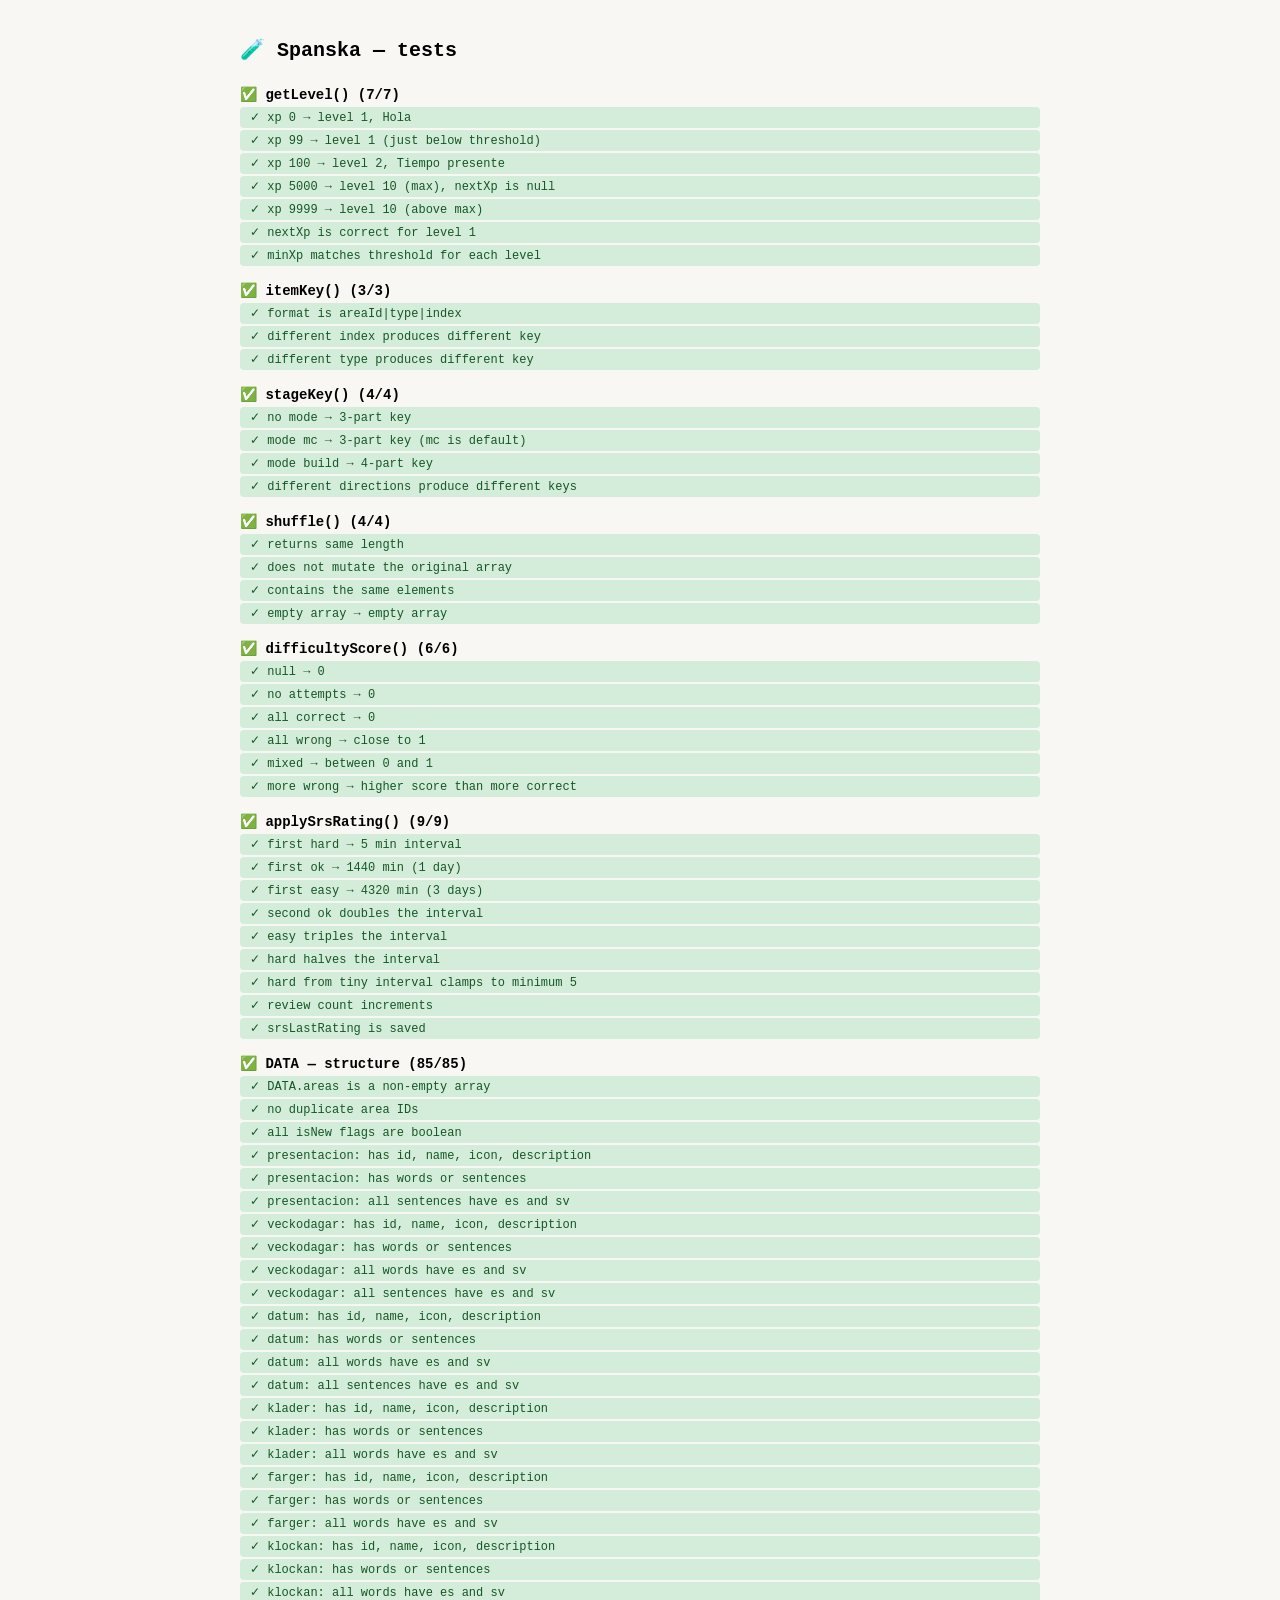
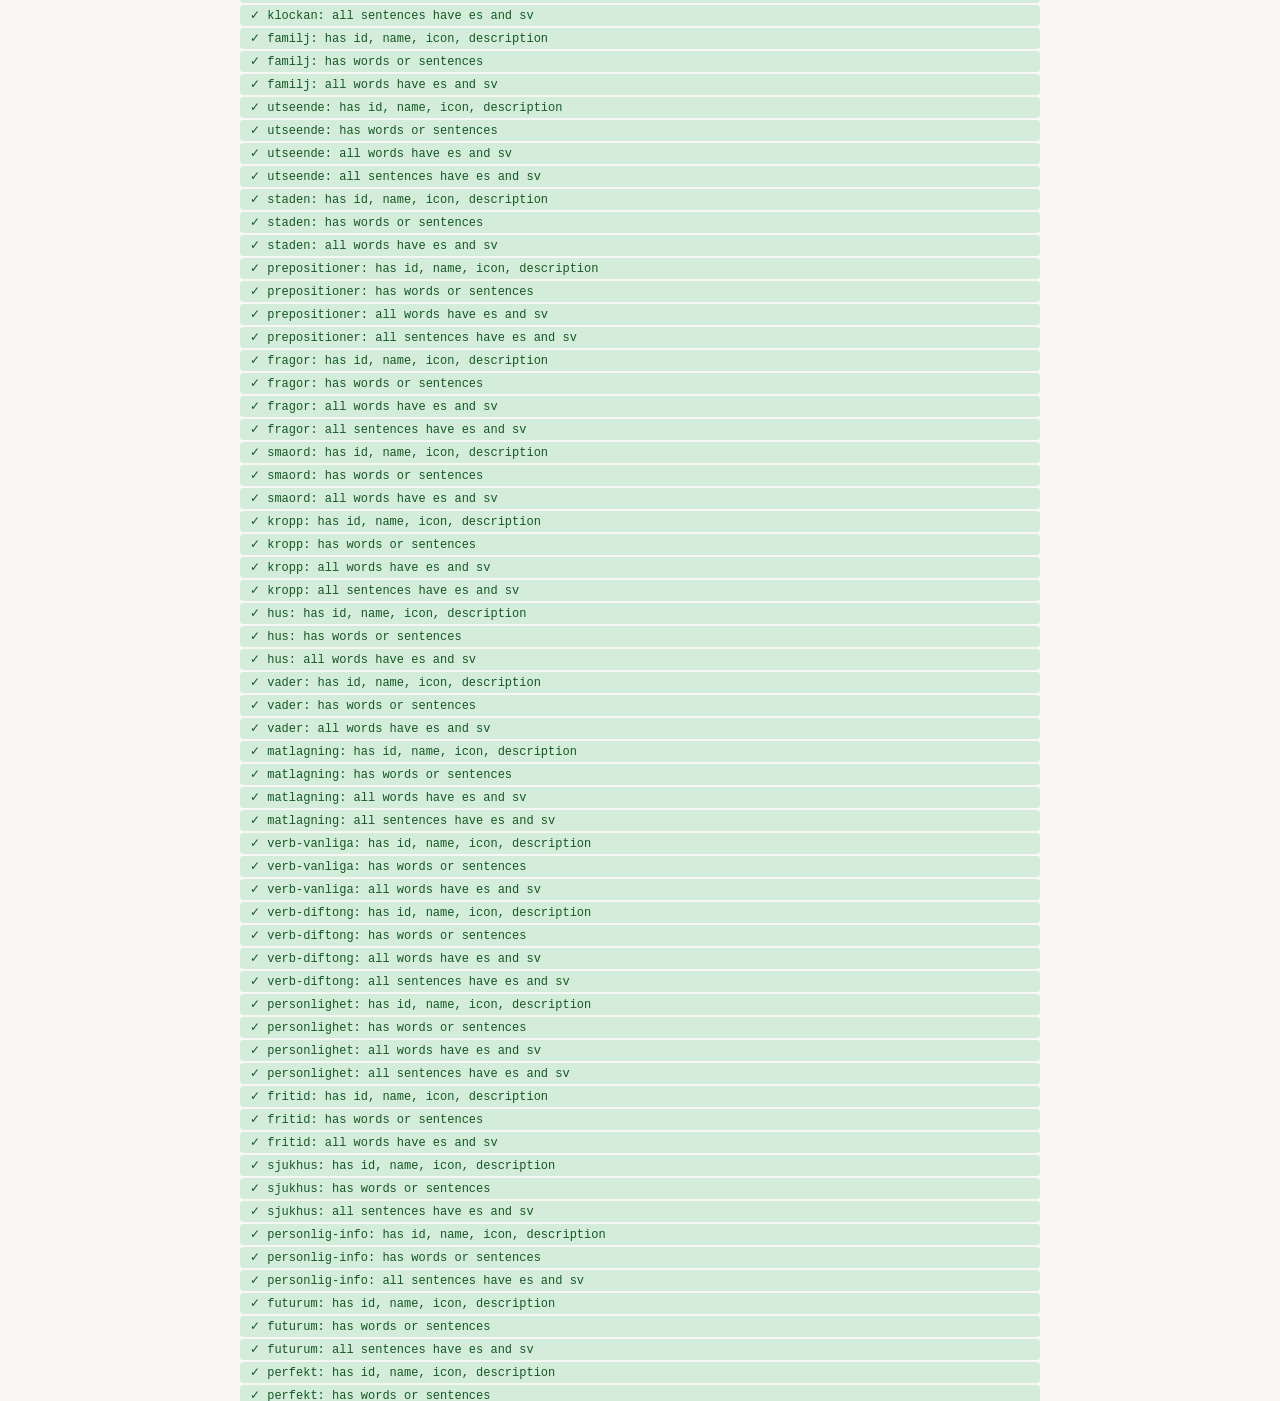
==== tests.html @ 0dec7eb9 "add browser-based test suite for pure functions Co-Authored-By: Claude Sonnet 4.6 <noreply@anthropic" ====
<!DOCTYPE html>
<html lang="en">
<head>
  <meta charset="UTF-8">
  <title>Spanska — tests</title>
  <style>
    body { font-family: monospace; padding: 24px; background: #f8f7f4; max-width: 800px; margin: 0 auto; }
    h1 { font-size: 20px; margin-bottom: 24px; }
    .suite { margin: 16px 0; }
    .suite-name { font-weight: bold; font-size: 14px; margin-bottom: 4px; }
    .test { padding: 3px 10px; margin: 2px 0; border-radius: 4px; font-size: 12px; }
    .pass { background: #d4edda; color: #155724; }
    .fail { background: #f8d7da; color: #721c24; }
    .summary { margin-top: 32px; font-size: 15px; font-weight: bold; padding: 12px 16px; border-radius: 6px; }
    .pass-summary { background: #d4edda; color: #155724; }
    .fail-summary { background: #f8d7da; color: #721c24; }
  </style>
</head>
<body>
  <h1>🧪 Spanska — tests</h1>
  <div id="results"></div>

  <script src="data.js"></script>
  <script>
    // ---- Inline copies of pure functions from app.js ----

    const LEVELS = [
      { xp: 0,    name: "Hola" },
      { xp: 100,  name: "Tiempo presente" },
      { xp: 250,  name: "Tiempo pasado" },
      { xp: 500,  name: "Tiempo futuro" },
      { xp: 850,  name: "Conversador" },
      { xp: 1300, name: "Viajero" },
      { xp: 1900, name: "Estudiante" },
      { xp: 2700, name: "Experto" },
      { xp: 3700, name: "Maestro" },
      { xp: 5000, name: "¡Olé!" }
    ];

    function getLevel(xp) {
      let i = 0;
      for (let k = LEVELS.length - 1; k >= 0; k--) {
        if (xp >= LEVELS[k].xp) { i = k; break; }
      }
      return {
        level: i + 1,
        name: LEVELS[i].name,
        minXp: LEVELS[i].xp,
        nextXp: LEVELS[i + 1] ? LEVELS[i + 1].xp : null,
        nextName: LEVELS[i + 1] ? LEVELS[i + 1].name : null
      };
    }

    function itemKey(areaId, type, index) { return `${areaId}|${type}|${index}`; }

    function stageKey(areaId, type, dir, mode) {
      if (!mode || mode === "mc") return `${areaId}|${type}|${dir}`;
      return `${areaId}|${type}|${dir}|${mode}`;
    }

    function shuffle(arr) {
      const a = arr.slice();
      for (let i = a.length - 1; i > 0; i--) {
        const j = Math.floor(Math.random() * (i + 1));
        [a[i], a[j]] = [a[j], a[i]];
      }
      return a;
    }

    function difficultyScore(stats) {
      if (!stats) return 0;
      const wrong = stats.wrong || 0;
      const correct = stats.correct || 0;
      if (wrong + correct === 0) return 0;
      return wrong / (wrong + correct + 1);
    }

    const SRS_FIRST = { hard: 5, ok: 1440, easy: 4320 };

    function applySrsRating(stats, rating) {
      const st = Object.assign({ correct: 0, wrong: 0 }, stats);
      const reviews = st.srsReviews || 0;
      const prevInterval = st.srsInterval || 0;
      let next;
      if (reviews === 0 || !prevInterval) {
        next = SRS_FIRST[rating];
      } else {
        if (rating === "hard") next = Math.max(5, Math.floor(prevInterval / 2));
        else if (rating === "ok") next = prevInterval * 2;
        else next = prevInterval * 3;
      }
      st.srsInterval = next;
      st.srsReviews = reviews + 1;
      st.srsLastRating = rating;
      return st;
    }

    // ---- Test runner ----
    let passes = 0, fails = 0;
    const suites = [];
    let currentSuite = null;

    function suite(name, fn) {
      currentSuite = { name, tests: [] };
      suites.push(currentSuite);
      fn();
    }

    function test(name, fn) {
      try {
        fn();
        currentSuite.tests.push({ name, pass: true });
        passes++;
      } catch (e) {
        currentSuite.tests.push({ name, pass: false, error: e.message });
        fails++;
      }
    }

    function assert(val, msg) {
      if (!val) throw new Error(msg || "Assertion failed");
    }

    function assertEqual(a, b, msg) {
      if (a !== b) throw new Error(msg || `Expected ${JSON.stringify(b)}, got ${JSON.stringify(a)}`);
    }

    // ---- Tests ----

    suite("getLevel()", () => {
      test("xp 0 → level 1, Hola", () => {
        const l = getLevel(0);
        assertEqual(l.level, 1);
        assertEqual(l.name, "Hola");
      });
      test("xp 99 → level 1 (just below threshold)", () => {
        assertEqual(getLevel(99).level, 1);
      });
      test("xp 100 → level 2, Tiempo presente", () => {
        const l = getLevel(100);
        assertEqual(l.level, 2);
        assertEqual(l.name, "Tiempo presente");
      });
      test("xp 5000 → level 10 (max), nextXp is null", () => {
        const l = getLevel(5000);
        assertEqual(l.level, 10);
        assertEqual(l.nextXp, null);
      });
      test("xp 9999 → level 10 (above max)", () => {
        assertEqual(getLevel(9999).level, 10);
      });
      test("nextXp is correct for level 1", () => {
        assertEqual(getLevel(0).nextXp, 100);
      });
      test("minXp matches threshold for each level", () => {
        assertEqual(getLevel(250).minXp, 250);
        assertEqual(getLevel(500).minXp, 500);
      });
    });

    suite("itemKey()", () => {
      test("format is areaId|type|index", () => {
        assertEqual(itemKey("fragor", "words", 0), "fragor|words|0");
      });
      test("different index produces different key", () => {
        assert(itemKey("fragor", "words", 0) !== itemKey("fragor", "words", 1));
      });
      test("different type produces different key", () => {
        assert(itemKey("vader", "words", 0) !== itemKey("vader", "sentences", 0));
      });
    });

    suite("stageKey()", () => {
      test("no mode → 3-part key", () => {
        assertEqual(stageKey("vader", "words", "es-sv"), "vader|words|es-sv");
      });
      test("mode mc → 3-part key (mc is default)", () => {
        assertEqual(stageKey("vader", "words", "es-sv", "mc"), "vader|words|es-sv");
      });
      test("mode build → 4-part key", () => {
        assertEqual(stageKey("vader", "sentences", "sv-es", "build"), "vader|sentences|sv-es|build");
      });
      test("different directions produce different keys", () => {
        assert(stageKey("vader", "words", "es-sv") !== stageKey("vader", "words", "sv-es"));
      });
    });

    suite("shuffle()", () => {
      test("returns same length", () => {
        assertEqual(shuffle([1, 2, 3, 4, 5]).length, 5);
      });
      test("does not mutate the original array", () => {
        const a = [1, 2, 3];
        shuffle(a);
        assertEqual(a.join(","), "1,2,3");
      });
      test("contains the same elements", () => {
        const a = [1, 2, 3, 4, 5];
        const s = shuffle(a);
        assert(a.every(x => s.includes(x)), "element missing after shuffle");
      });
      test("empty array → empty array", () => {
        assertEqual(shuffle([]).length, 0);
      });
    });

    suite("difficultyScore()", () => {
      test("null → 0", () => assertEqual(difficultyScore(null), 0));
      test("no attempts → 0", () => assertEqual(difficultyScore({ correct: 0, wrong: 0 }), 0));
      test("all correct → 0", () => assertEqual(difficultyScore({ correct: 10, wrong: 0 }), 0));
      test("all wrong → close to 1", () => {
        assert(difficultyScore({ correct: 0, wrong: 10 }) > 0.8);
      });
      test("mixed → between 0 and 1", () => {
        const s = difficultyScore({ correct: 3, wrong: 3 });
        assert(s > 0 && s < 1);
      });
      test("more wrong → higher score than more correct", () => {
        const hard = difficultyScore({ correct: 1, wrong: 9 });
        const easy = difficultyScore({ correct: 9, wrong: 1 });
        assert(hard > easy);
      });
    });

    suite("applySrsRating()", () => {
      test("first hard → 5 min interval", () => {
        assertEqual(applySrsRating({}, "hard").srsInterval, 5);
      });
      test("first ok → 1440 min (1 day)", () => {
        assertEqual(applySrsRating({}, "ok").srsInterval, 1440);
      });
      test("first easy → 4320 min (3 days)", () => {
        assertEqual(applySrsRating({}, "easy").srsInterval, 4320);
      });
      test("second ok doubles the interval", () => {
        const first = applySrsRating({}, "ok");         // 1440
        assertEqual(applySrsRating(first, "ok").srsInterval, 2880);
      });
      test("easy triples the interval", () => {
        const first = applySrsRating({}, "ok");         // 1440
        assertEqual(applySrsRating(first, "easy").srsInterval, 4320);
      });
      test("hard halves the interval", () => {
        const first = applySrsRating({}, "ok");         // 1440
        assertEqual(applySrsRating(first, "hard").srsInterval, 720);
      });
      test("hard from tiny interval clamps to minimum 5", () => {
        const first = applySrsRating({}, "hard");       // 5
        assertEqual(applySrsRating(first, "hard").srsInterval, 5);
      });
      test("review count increments", () => {
        const s1 = applySrsRating({}, "ok");
        assertEqual(s1.srsReviews, 1);
        assertEqual(applySrsRating(s1, "ok").srsReviews, 2);
      });
      test("srsLastRating is saved", () => {
        assertEqual(applySrsRating({}, "easy").srsLastRating, "easy");
      });
    });

    suite("DATA — structure", () => {
      test("DATA.areas is a non-empty array", () => {
        assert(Array.isArray(DATA.areas) && DATA.areas.length > 0);
      });
      test("no duplicate area IDs", () => {
        const ids = DATA.areas.map(a => a.id);
        const dupes = ids.filter((id, i) => ids.indexOf(id) !== i);
        assert(dupes.length === 0, `Duplicate IDs: ${dupes.join(", ")}`);
      });
      test("all isNew flags are boolean", () => {
        for (const area of DATA.areas) {
          if (area.isNew !== undefined) {
            assert(typeof area.isNew === "boolean", `${area.id}: isNew is not a boolean`);
          }
        }
      });

      for (const area of DATA.areas) {
        test(`${area.id}: has id, name, icon, description`, () => {
          assert(typeof area.id === "string" && area.id.length > 0, "missing id");
          assert(typeof area.name === "string" && area.name.length > 0, "missing name");
          assert(typeof area.icon === "string" && area.icon.length > 0, "missing icon");
          assert(typeof area.description === "string" && area.description.length > 0, "missing description");
        });
        test(`${area.id}: has words or sentences`, () => {
          const hasWords = Array.isArray(area.words) && area.words.length > 0;
          const hasSentences = Array.isArray(area.sentences) && area.sentences.length > 0;
          assert(hasWords || hasSentences, "neither words nor sentences");
        });
        if (area.words) {
          test(`${area.id}: all words have es and sv`, () => {
            for (const [i, w] of area.words.entries()) {
              assert(typeof w.es === "string" && w.es.length > 0, `word[${i}] missing es`);
              assert(typeof w.sv === "string" && w.sv.length > 0, `word[${i}] missing sv`);
            }
          });
        }
        if (area.sentences) {
          test(`${area.id}: all sentences have es and sv`, () => {
            for (const [i, s] of area.sentences.entries()) {
              assert(typeof s.es === "string" && s.es.length > 0, `sentence[${i}] missing es`);
              assert(typeof s.sv === "string" && s.sv.length > 0, `sentence[${i}] missing sv`);
            }
          });
        }
      }
    });

    // ---- Render results ----
    const root = document.getElementById("results");
    for (const s of suites) {
      const sPass = s.tests.filter(t => t.pass).length;
      const div = document.createElement("div");
      div.className = "suite";
      const title = document.createElement("div");
      title.className = "suite-name";
      title.textContent = `${sPass === s.tests.length ? "✅" : "❌"} ${s.name} (${sPass}/${s.tests.length})`;
      div.appendChild(title);
      for (const t of s.tests) {
        const row = document.createElement("div");
        row.className = "test " + (t.pass ? "pass" : "fail");
        row.textContent = (t.pass ? "✓ " : "✗ ") + t.name + (t.error ? " — " + t.error : "");
        div.appendChild(row);
      }
      root.appendChild(div);
    }

    const summary = document.createElement("div");
    summary.className = "summary " + (fails === 0 ? "pass-summary" : "fail-summary");
    summary.textContent = `${passes + fails} tests — ${passes} passed, ${fails} failed`;
    root.appendChild(summary);
  </script>
</body>
</html>
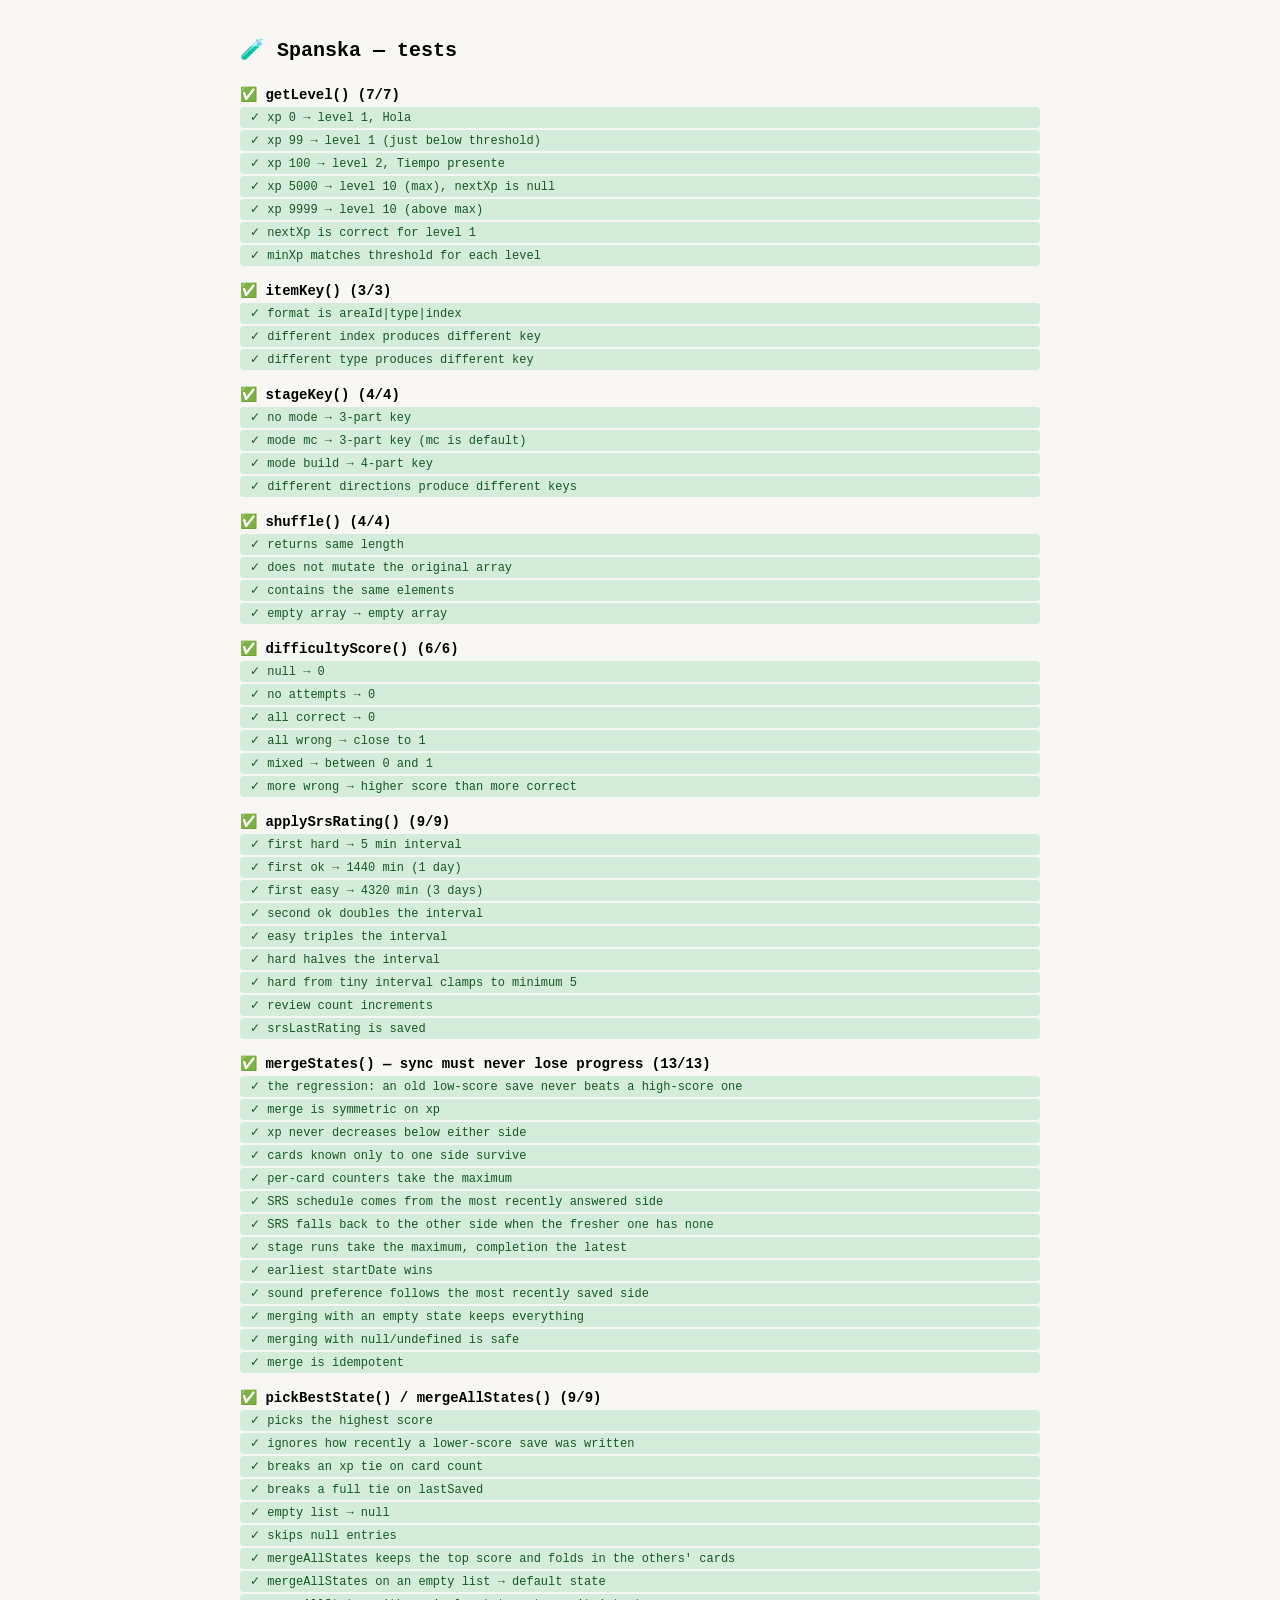
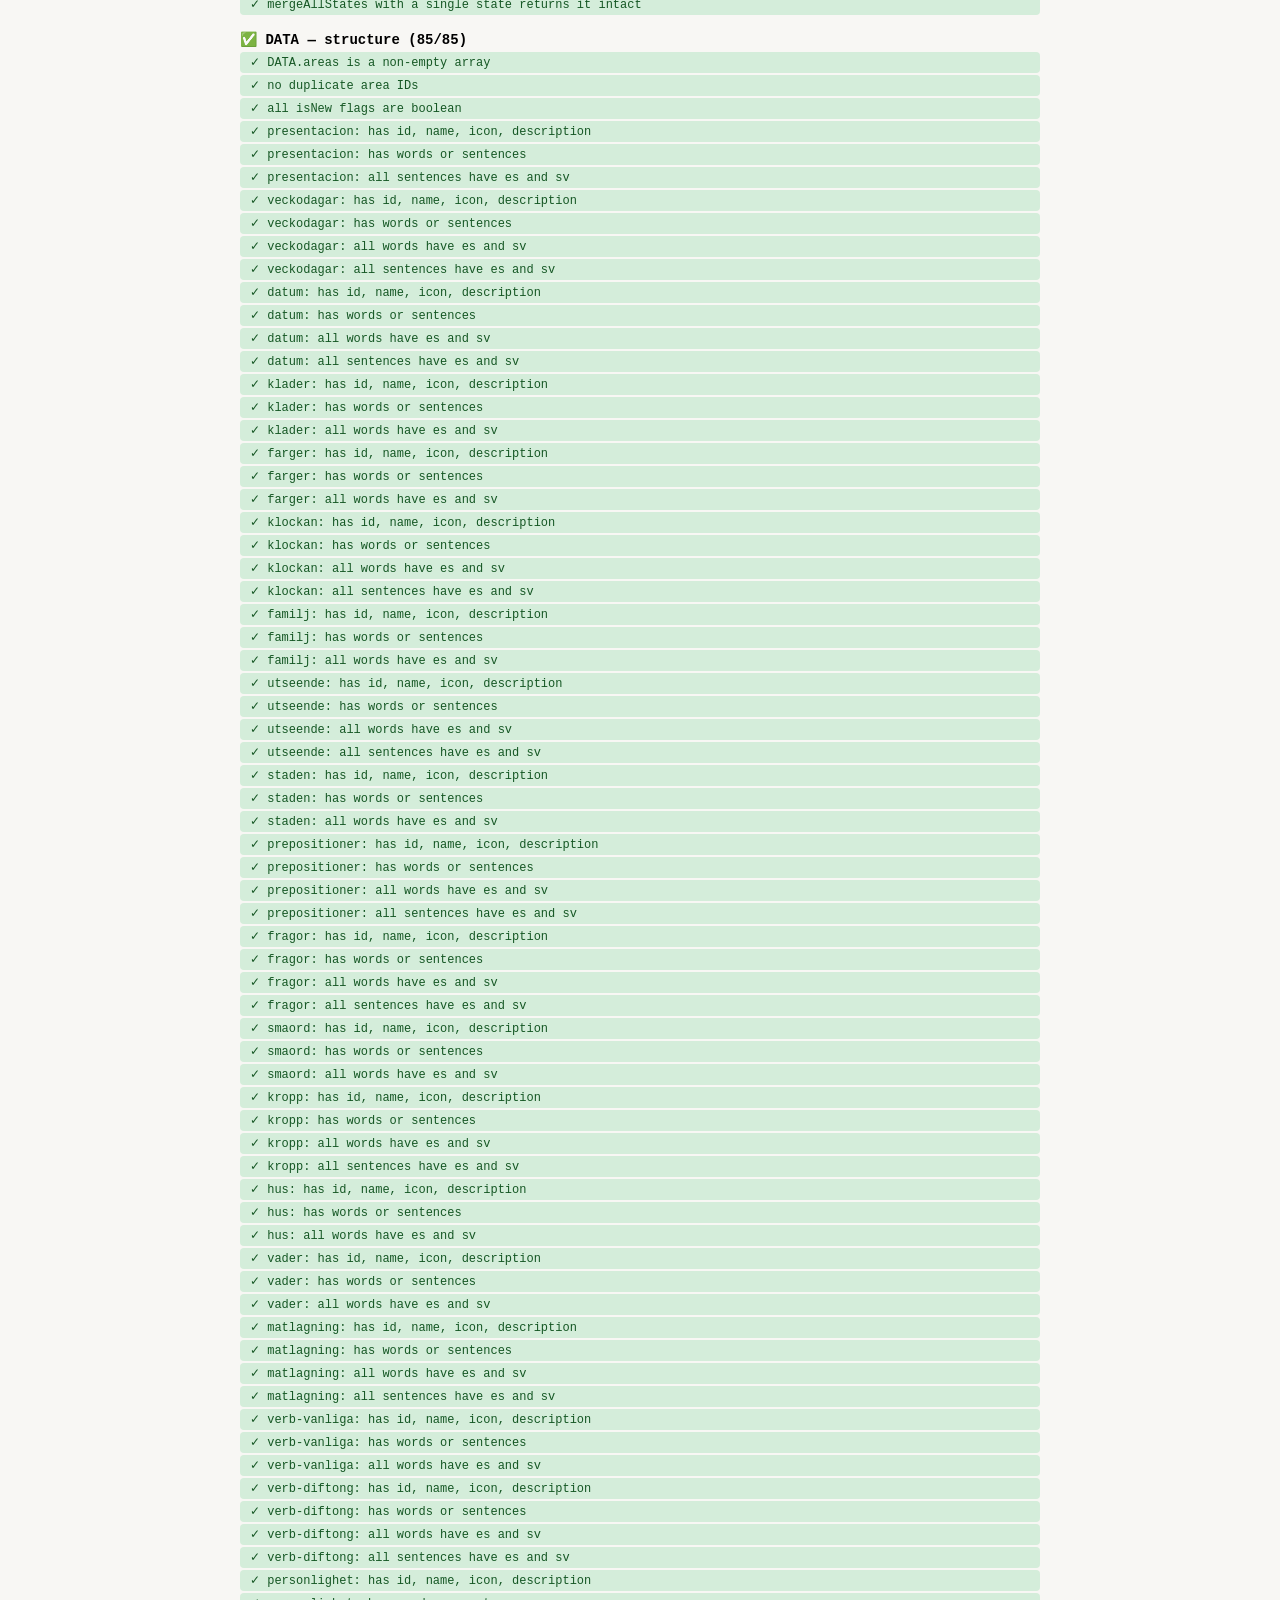
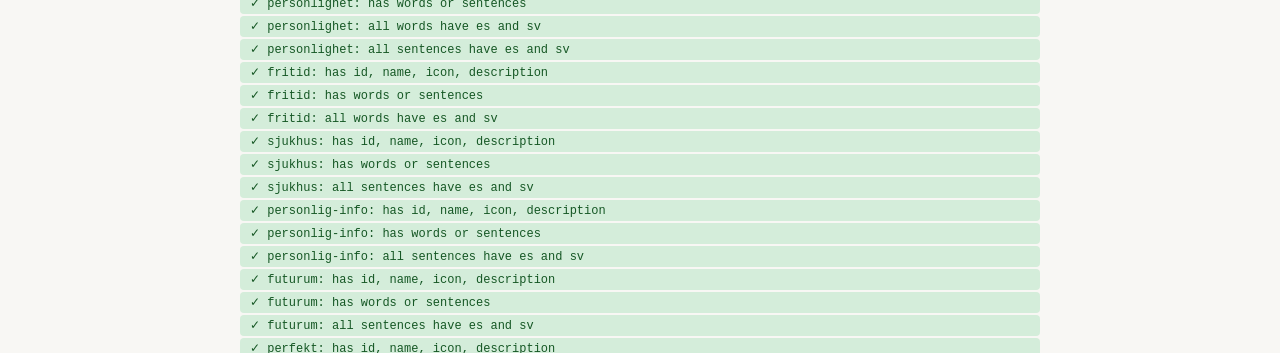
==== commit 86fe97ef: "fix: stop sync from overwriting progress with an older, lower score Opening the app on a device with" ====
--- a/tests.html
+++ b/tests.html
@@ -95,6 +95,94 @@
       return st;
     }
 
+    function defaultState() {
+      return {
+        startDate: new Date().toISOString().slice(0, 10),
+        itemStats: {},
+        stageCompletion: {},
+        xp: 0,
+        soundEnabled: true,
+        lastSaved: 0
+      };
+    }
+
+    function mergeItemStats(a, b) {
+      const x = a || {}, y = b || {};
+      const out = {};
+      for (const key of new Set(Object.keys(x).concat(Object.keys(y)))) {
+        const p = x[key], q = y[key];
+        if (!p || !q) { out[key] = p || q; continue; }
+        const fresh = (q.lastAnswered || 0) >= (p.lastAnswered || 0) ? q : p;
+        const stale = fresh === q ? p : q;
+        const pick = (f) => fresh[f] !== undefined ? fresh[f] : stale[f];
+        out[key] = Object.assign({}, p, q, {
+          correct: Math.max(p.correct || 0, q.correct || 0),
+          wrong: Math.max(p.wrong || 0, q.wrong || 0),
+          lastAnswered: Math.max(p.lastAnswered || 0, q.lastAnswered || 0),
+          srsReviews: Math.max(p.srsReviews || 0, q.srsReviews || 0),
+          srsInterval: pick("srsInterval"),
+          srsDueAt: pick("srsDueAt"),
+          srsLastRating: pick("srsLastRating")
+        });
+      }
+      return out;
+    }
+
+    function mergeStageCompletion(a, b) {
+      const x = a || {}, y = b || {};
+      const out = {};
+      for (const key of new Set(Object.keys(x).concat(Object.keys(y)))) {
+        const p = x[key], q = y[key];
+        if (!p || !q) { out[key] = p || q; continue; }
+        out[key] = {
+          lastCompleted: Math.max(p.lastCompleted || 0, q.lastCompleted || 0),
+          runs: Math.max(p.runs || 0, q.runs || 0)
+        };
+      }
+      return out;
+    }
+
+    function mergeStates(a, b) {
+      if (!a || typeof a !== "object") return Object.assign(defaultState(), b || {});
+      if (!b || typeof b !== "object") return Object.assign(defaultState(), a);
+      const out = Object.assign(defaultState(), a, b);
+      out.xp = Math.max(a.xp || 0, b.xp || 0);
+      out.lastSaved = Math.max(a.lastSaved || 0, b.lastSaved || 0);
+      out.itemStats = mergeItemStats(a.itemStats, b.itemStats);
+      out.stageCompletion = mergeStageCompletion(a.stageCompletion, b.stageCompletion);
+      const dates = [a.startDate, b.startDate].filter(Boolean).sort();
+      if (dates.length) out.startDate = dates[0];
+      const newer = (b.lastSaved || 0) >= (a.lastSaved || 0) ? b : a;
+      if (newer.soundEnabled !== undefined) out.soundEnabled = newer.soundEnabled;
+      return out;
+    }
+
+    function stateSize(s) {
+      return { xp: (s && s.xp) || 0, cards: Object.keys((s && s.itemStats) || {}).length };
+    }
+
+    function pickBestState(candidates) {
+      const valid = (candidates || []).filter(s => s && typeof s === "object");
+      if (!valid.length) return null;
+      return valid.reduce((best, s) => {
+        const a = stateSize(best), b = stateSize(s);
+        if (b.xp !== a.xp) return b.xp > a.xp ? s : best;
+        if (b.cards !== a.cards) return b.cards > a.cards ? s : best;
+        return (s.lastSaved || 0) > (best.lastSaved || 0) ? s : best;
+      });
+    }
+
+    function mergeAllStates(candidates) {
+      const valid = (candidates || []).filter(s => s && typeof s === "object");
+      if (!valid.length) return defaultState();
+      const base = pickBestState(valid);
+      let out = Object.assign(defaultState(), base);
+      for (const s of valid) {
+        if (s !== base) out = mergeStates(out, s);
+      }
+      return out;
+    }
+
     // ---- Test runner ----
     let passes = 0, fails = 0;
     const suites = [];
@@ -255,6 +343,126 @@
       });
       test("srsLastRating is saved", () => {
         assertEqual(applySrsRating({}, "easy").srsLastRating, "easy");
+      });
+    });
+
+    suite("mergeStates() — sync must never lose progress", () => {
+      test("the regression: an old low-score save never beats a high-score one", () => {
+        // Stale device opened today (fresh lastSaved), good device synced yesterday.
+        const stale = { xp: 693, itemStats: { "a|words|0": { correct: 1, wrong: 0 } }, lastSaved: 2000 };
+        const good  = { xp: 3000, itemStats: { "a|words|0": { correct: 9, wrong: 2 } }, lastSaved: 1000 };
+        assertEqual(mergeStates(stale, good).xp, 3000);
+        assertEqual(mergeStates(good, stale).xp, 3000);
+      });
+      test("merge is symmetric on xp", () => {
+        assertEqual(mergeStates({ xp: 10 }, { xp: 40 }).xp, mergeStates({ xp: 40 }, { xp: 10 }).xp);
+      });
+      test("xp never decreases below either side", () => {
+        const m = mergeStates({ xp: 3000 }, { xp: 0 });
+        assert(m.xp >= 3000, `xp dropped to ${m.xp}`);
+      });
+      test("cards known only to one side survive", () => {
+        const m = mergeStates(
+          { itemStats: { "a|words|0": { correct: 1 } } },
+          { itemStats: { "b|words|3": { correct: 2 } } }
+        );
+        assertEqual(Object.keys(m.itemStats).length, 2);
+      });
+      test("per-card counters take the maximum", () => {
+        const m = mergeStates(
+          { itemStats: { k: { correct: 5, wrong: 1 } } },
+          { itemStats: { k: { correct: 2, wrong: 7 } } }
+        );
+        assertEqual(m.itemStats.k.correct, 5);
+        assertEqual(m.itemStats.k.wrong, 7);
+      });
+      test("SRS schedule comes from the most recently answered side", () => {
+        const m = mergeStates(
+          { itemStats: { k: { correct: 1, lastAnswered: 100, srsInterval: 5, srsDueAt: 500 } } },
+          { itemStats: { k: { correct: 1, lastAnswered: 900, srsInterval: 1440, srsDueAt: 9000 } } }
+        );
+        assertEqual(m.itemStats.k.srsInterval, 1440);
+        assertEqual(m.itemStats.k.srsDueAt, 9000);
+      });
+      test("SRS falls back to the other side when the fresher one has none", () => {
+        const m = mergeStates(
+          { itemStats: { k: { lastAnswered: 100, srsInterval: 4320 } } },
+          { itemStats: { k: { lastAnswered: 900 } } }
+        );
+        assertEqual(m.itemStats.k.srsInterval, 4320);
+      });
+      test("stage runs take the maximum, completion the latest", () => {
+        const m = mergeStates(
+          { stageCompletion: { s: { runs: 3, lastCompleted: 100 } } },
+          { stageCompletion: { s: { runs: 1, lastCompleted: 900 } } }
+        );
+        assertEqual(m.stageCompletion.s.runs, 3);
+        assertEqual(m.stageCompletion.s.lastCompleted, 900);
+      });
+      test("earliest startDate wins", () => {
+        assertEqual(mergeStates({ startDate: "2026-03-01" }, { startDate: "2026-01-15" }).startDate, "2026-01-15");
+      });
+      test("sound preference follows the most recently saved side", () => {
+        assertEqual(mergeStates({ soundEnabled: true, lastSaved: 1 }, { soundEnabled: false, lastSaved: 2 }).soundEnabled, false);
+        assertEqual(mergeStates({ soundEnabled: true, lastSaved: 5 }, { soundEnabled: false, lastSaved: 2 }).soundEnabled, true);
+      });
+      test("merging with an empty state keeps everything", () => {
+        const good = { xp: 3000, itemStats: { k: { correct: 4 } } };
+        assertEqual(mergeStates(good, defaultState()).xp, 3000);
+        assertEqual(mergeStates(defaultState(), good).xp, 3000);
+      });
+      test("merging with null/undefined is safe", () => {
+        assertEqual(mergeStates({ xp: 500 }, null).xp, 500);
+        assertEqual(mergeStates(null, { xp: 500 }).xp, 500);
+      });
+      test("merge is idempotent", () => {
+        const s = { xp: 300, itemStats: { k: { correct: 2, wrong: 1, lastAnswered: 5 } }, lastSaved: 7 };
+        const once = mergeStates(s, s);
+        const twice = mergeStates(once, s);
+        assertEqual(JSON.stringify(once.itemStats), JSON.stringify(twice.itemStats));
+        assertEqual(once.xp, twice.xp);
+      });
+    });
+
+    suite("pickBestState() / mergeAllStates()", () => {
+      test("picks the highest score", () => {
+        assertEqual(pickBestState([{ xp: 100 }, { xp: 3000 }, { xp: 693 }]).xp, 3000);
+      });
+      test("ignores how recently a lower-score save was written", () => {
+        const best = pickBestState([{ xp: 693, lastSaved: 9999 }, { xp: 3000, lastSaved: 1 }]);
+        assertEqual(best.xp, 3000);
+      });
+      test("breaks an xp tie on card count", () => {
+        const best = pickBestState([
+          { xp: 500, itemStats: { a: {} } },
+          { xp: 500, itemStats: { a: {}, b: {} } }
+        ]);
+        assertEqual(Object.keys(best.itemStats).length, 2);
+      });
+      test("breaks a full tie on lastSaved", () => {
+        const best = pickBestState([{ xp: 500, lastSaved: 1 }, { xp: 500, lastSaved: 9 }]);
+        assertEqual(best.lastSaved, 9);
+      });
+      test("empty list → null", () => assertEqual(pickBestState([]), null));
+      test("skips null entries", () => {
+        assertEqual(pickBestState([null, { xp: 42 }, undefined]).xp, 42);
+      });
+      test("mergeAllStates keeps the top score and folds in the others' cards", () => {
+        const m = mergeAllStates([
+          { xp: 693, itemStats: { local: { correct: 1 } } },
+          { xp: 3000, itemStats: { drive: { correct: 5 } } },
+          { xp: 120, itemStats: { old: { correct: 2 } } }
+        ]);
+        assertEqual(m.xp, 3000);
+        assertEqual(Object.keys(m.itemStats).sort().join(","), "drive,local,old");
+      });
+      test("mergeAllStates on an empty list → default state", () => {
+        assertEqual(mergeAllStates([]).xp, 0);
+      });
+      test("mergeAllStates with a single state returns it intact", () => {
+        const m = mergeAllStates([{ xp: 3000, itemStats: { k: { correct: 3 } } }]);
+        assertEqual(m.xp, 3000);
+        assertEqual(m.itemStats.k.correct, 3);
       });
     });
 
